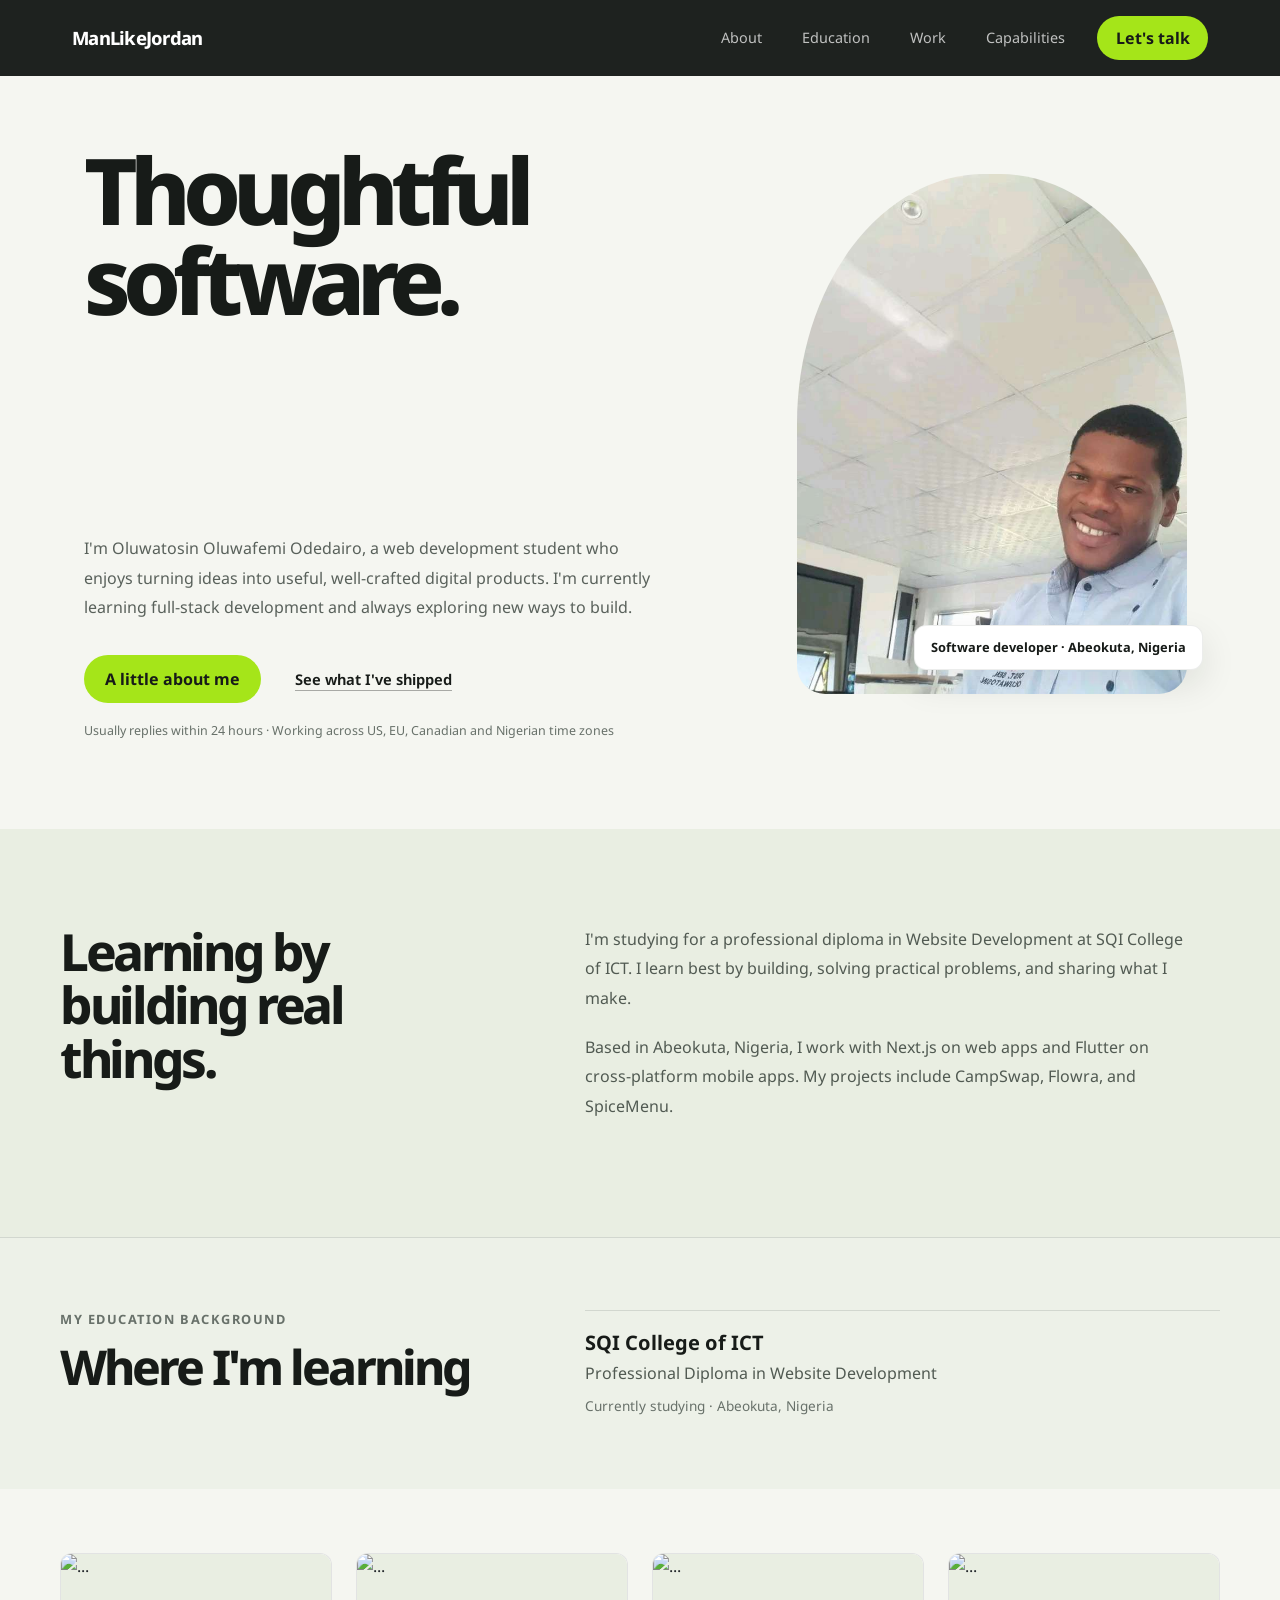
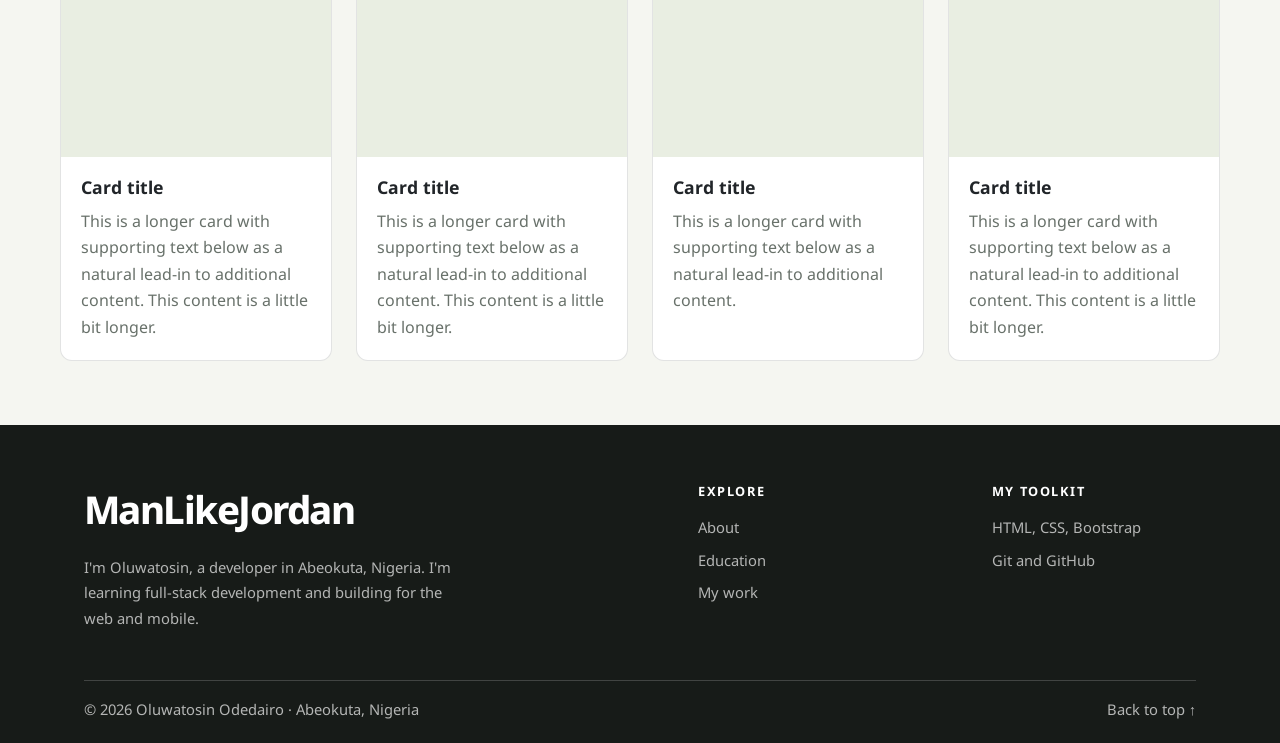
==== index.html @ 682a7399 "first commit" ====
<!DOCTYPE html>
<html lang="en">

<head>
    <meta charset="UTF-8">
    <meta name="viewport" content="width=device-width, initial-scale=1.0">
    <meta name="theme-color" content="#171b18">
    <title>Oluwatosin Odedairo | Software Developer</title>
    <link rel="shortcut icon" href="favicon.ico" type="image/x-icon">
    <link rel="preconnect" href="https://fonts.googleapis.com">
    <link rel="preconnect" href="https://fonts.gstatic.com" crossorigin>
    <link href="https://fonts.googleapis.com/css2?family=Noto+Sans:wght@400;500;600;700;800&display=swap"
        rel="stylesheet">
    <link rel="stylesheet" href="https://cdn.jsdelivr.net/npm/bootstrap@5.3.9/dist/css/bootstrap.min.css">
    <link rel="stylesheet" href="style.css">
</head>

<body>
    <header class="site-header">
        <nav class="navbar navbar-expand-lg navbar-dark fixed-top" aria-label="Main navigation">
            <div class="container">
                <a class="navbar-brand" href="#top">ManLikeJordan</a>

                <button class="navbar-toggler" type="button" data-bs-toggle="collapse" data-bs-target="#mainNavbar"
                    aria-controls="mainNavbar" aria-expanded="false" aria-label="Toggle navigation">
                    <span class="navbar-toggler-icon"></span>
                </button>

                <div class="collapse navbar-collapse" id="mainNavbar">
                    <ul class="navbar-nav ms-lg-auto align-items-lg-center gap-lg-4">
                        <li class="nav-item"><a class="nav-link" href="#about">About</a></li>
                        <li class="nav-item"><a class="nav-link" href="#education">Education</a></li>
                        <li class="nav-item"><a class="nav-link" href="#work">Work</a></li>
                        <li class="nav-item"><a class="nav-link" href="#skills">Capabilities</a></li>
                        <li class="nav-item"><a class="talk-btn" href="#about">Let's talk</a></li>
                    </ul>
                </div>
            </div>
        </nav>
    </header>

    <main id="top">
        <section class="hero container" aria-labelledby="hero-title">
            <div class="hero-copy">

                <h1 id="hero-title" aria-label="Thoughtful software. Built to ship.">
                    Thoughtful software.
                    <span class="headline-rotator" aria-hidden="true">
                        <span>Built to ship.</span>
                        <span>Ideas into products.</span>
                        <span>Real products, shipped.</span>
                        <span>Your idea, live.</span>
                    </span>
                </h1>
                <p class="hero-description">
                    I'm Oluwatosin Oluwafemi Odedairo, a web development student who enjoys turning ideas into useful,
                    well-crafted digital products. I'm currently learning full-stack development and always exploring
                    new ways to build.
                </p>
                <div class="hero-actions">
                    <a class="primary-link" href="#about">A little about me</a>
                    <a class="secondary-link" href="#work">See what I've shipped</span></a>
                </div>
                <p class="response-note">Usually replies within 24 hours · Working across US, EU, Canadian and Nigerian
                    time zones</p>
            </div>

            <figure class="hero-visual">
                <img src="assets/images/Snapchat-878727633.jpg" alt="Portrait of Oluwatosin Odedairo">
                <figcaption>Software developer · Abeokuta, Nigeria</figcaption>

            </figure>
        </section>

        <section class="about-section" id="about" aria-labelledby="about-title">
            <div class="section-inner about-grid">
                <div>
                    <h2 id="about-title">Learning by building real things.</h2>
                </div>
                <div class="about-copy">
                    <p>
                        I'm studying for a professional diploma in Website Development at SQI College of ICT. I learn
                        best by building, solving practical problems, and sharing what I make.
                    </p>
                    <p>
                        Based in Abeokuta, Nigeria, I work with Next.js on web apps and Flutter on cross-platform
                        mobile apps. My projects include CampSwap, Flowra, and SpiceMenu.
                    </p>
                </div>
            </div>
        </section>

        <section class="education-section" id="education" aria-labelledby="education-title">
            <div class="education-inner">
                <div>
                    <p class="education-label">My Education Background</p>
                    <h2 id="education-title">Where I'm learning</h2>
                </div>
                <div class="education-entry">
                    <h3>SQI College of ICT</h3>
                    <p>Professional Diploma in Website Development</p>
                    <span>Currently studying · Abeokuta, Nigeria</span>
                </div>
            </div>
        </section>

      
        <section class="my-work" id="work">

            <div class="row row-cols-1 row-cols-sm-2 row-cols-lg-4 g-4">
                <div class="col">
                    <div class="card">
                        <img src="..." class="card-img-top" alt="...">
                        <div class="card-body">
                            <h4 class="card-title">Card title</h4>
                            <p class="card-text">This is a longer card with supporting text below as a natural lead-in
                                to additional content. This content is a little bit longer.</p>
                        </div>
                    </div>
                </div>
                <div class="col">
                    <div class="card">
                        <img src="..." class="card-img-top" alt="...">
                        <div class="card-body">
                            <h4 class="card-title">Card title</h4>
                            <p class="card-text">This is a longer card with supporting text below as a natural lead-in
                                to additional content. This content is a little bit longer.</p>
                            </div>
                        </div>
                </div>
                <div class="col">
                    <div class="card">
                        <img src="..." class="card-img-top" alt="...">
                        <div class="card-body">
                            <h4 class="card-title">Card title</h4>
                            <p class="card-text">This is a longer card with supporting text below as a natural lead-in
                                to additional content.</p>
                        </div>
                    </div>
                </div>
                <div class="col">
                    <div class="card">
                        <img src="..." class="card-img-top" alt="...">
                        <div class="card-body">
                            <h4 class="card-title">Card title</h4>
                            <p class="card-text">This is a longer card with supporting text below as a natural lead-in
                                to additional content. This content is a little bit longer.</p>
                            </div>
                        </div>
                    </div>
                </div>
            </section>
                
       
            </main>

            <footer class="site-footer">
                <div class="footer-inner">
                    <div class="footer-main">
                        <div class="footer-intro">
                            <a class="footer-brand" href="#top">ManLikeJordan</a>
                            <p>
                                I'm Oluwatosin, a developer in Abeokuta, Nigeria. I'm learning full-stack development
                                and building for the web and mobile.
                            </p>
                        </div>

                        <nav class="footer-column" aria-label="Footer navigation">
                            <h2>Explore</h2>
                            <a href="#about">About</a>
                            <a href="#education">Education</a>
                            <a href="#work">My work</a>
                        </nav>

                        <div class="footer-column">
                            <h2>My toolkit</h2>
                            <p>HTML, CSS, Bootstrap</p>
                            <p>Git and GitHub</p>
                          
                        </div>
                    </div>

                    <div class="footer-bottom">
                        <p>© 2026 Oluwatosin Odedairo · Abeokuta, Nigeria</p>
                        <a href="#top">Back to top ↑</a>
                    </div>
                </div>
            </footer>

            <script src="https://cdn.jsdelivr.net/npm/bootstrap@5.3.9/dist/js/bootstrap.bundle.min.js"></script>
        </body>
        
        </html>
---- style.css ----
:root {
    color-scheme: light;
    --ink: #171b18;
    --muted: #68716a;
    --paper: #f5f6f1;
    --accent: #a5e519;
    --line: rgba(23, 27, 24, 0.12);
}

* {
    box-sizing: border-box;
}

html {
    scroll-behavior: smooth;
    scroll-padding-top: 6rem;
}

body {
    margin: 0;
    background: var(--paper);
    color: var(--ink);
    font-family: "Noto Sans", sans-serif;
}

a {
    color: inherit;
}

.site-header .navbar {
    min-height: 76px;
    background: rgba(23, 27, 24, 0.97) !important;
    backdrop-filter: blur(12px);
}

.site-header .container {
    max-width: 1160px;
}

.navbar-brand {
    font-size: 1.15rem;
    font-weight: 750;
    letter-spacing: -0.04em;
}

.navbar-nav .nav-link {
    color: rgba(255, 255, 255, 0.72);
    font-size: 0.9rem;
    transition: color 180ms ease;
}

.navbar-nav .nav-link:hover,
.navbar-nav .nav-link:focus {
    color: var(--accent);
}

.talk-btn,
.primary-link {
    display: inline-flex;
    align-items: center;
    justify-content: center;
    border: 0;
    border-radius: 999px;
    background: var(--accent);
    color: var(--ink);
    font-weight: 700;
    text-decoration: none;
    transition: transform 180ms ease, background-color 180ms ease;
}

.talk-btn {
    padding: 0.65rem 1.15rem;
}

.talk-btn:hover,
.primary-link:hover {
    transform: translateY(-2px);
    background: #d7ff8b;
    color: var(--ink);
}

.hero {
    display: grid;
    grid-template-columns: minmax(0, 1.2fr) minmax(280px, 0.8fr);
    align-items: center;
    gap: clamp(2.5rem, 7vw, 6rem);
    max-width: 1160px;
    min-height: 690px;
    padding: 9rem 1.5rem 5.5rem;
}

.hero-copy {
    max-width: 690px;
}

.eyebrow,
.section-label {
    display: flex;
    align-items: center;
    gap: 0.65rem;
    margin: 0 0 1.4rem;
    color: var(--muted);
    font-size: 0.75rem;
    font-weight: 750;
    letter-spacing: 0.15em;
    text-transform: uppercase;
}

.status-dot {
    width: 9px;
    height: 9px;
    border-radius: 50%;
    background: #7dbb35;
    box-shadow: 0 0 0 4px rgba(125, 187, 53, 0.14);
}

.hero h1 {
    max-width: 720px;
    margin: 0;
    font-size: clamp(3.2rem, 7.2vw, 6.5rem);
    font-weight: 800;
    letter-spacing: -0.085em;
    line-height: 0.98;
}

.hero h1 > span {
    color: #788f4c;
}

.headline-rotator {
    display: grid;
}

.headline-rotator span {
    grid-area: 1 / 1;
    opacity: 0;
    animation: headline-cycle 8s ease-in-out infinite;
}

.headline-rotator span:nth-child(2) {
    animation-delay: 2s;
}

.headline-rotator span:nth-child(3) {
    animation-delay: 4s;
}

.headline-rotator span:nth-child(4) {
    animation-delay: 6s;
}

@keyframes headline-cycle {
    0%,
    20% {
        opacity: 1;
    }

    25%,
    100% {
        opacity: 0;
    }
}

.hero-description {
    max-width: 570px;
    margin: 1.8rem 0 0;
    color: #59615b;
    font-size: 1rem;
    line-height: 1.85;
}

.hero-actions {
    display: flex;
    flex-wrap: wrap;
    align-items: center;
    gap: 0.85rem;
    margin-top: 2rem;
}

.primary-link,
.secondary-link {
    min-height: 48px;
    padding: 0.75rem 1.3rem;
}

.secondary-link {
    display: inline-flex;
    align-items: center;
    color: var(--ink);
    font-size: 0.92rem;
    font-weight: 650;
    text-decoration-color: rgba(23, 27, 24, 0.35);
    text-underline-offset: 5px;
}

.response-note {
    margin: 1.2rem 0 0;
    color: var(--muted);
    font-size: 0.78rem;
}

.hero-visual {
    position: relative;
    justify-self: center;
    width: min(100%, 390px);
   
}



.hero-visual img {
    position: relative;
    width: 100%;
    height: 100%;
    border-radius: 48% 48% 28px 28px;
    object-fit: cover;
    object-position: center;
    background: #dfe5d6;
}

.hero-visual figcaption {
    position: absolute;
    right: -1rem;
    bottom: 1.5rem;
    padding: 0.75rem 1rem;
    border: 1px solid rgba(23, 27, 24, 0.08);
    border-radius: 12px;
    background: #fff;
    box-shadow: 0 14px 35px rgba(23, 27, 24, 0.1);
    font-size: 0.8rem;
    font-weight: 700;
}

.about-section {
    padding: 6rem 1.5rem;
    background: #e9eee2;
}

.section-inner {
    max-width: 1160px;
    margin: 0 auto;
}

.about-grid {
    display: grid;
    grid-template-columns: 0.8fr 1.2fr;
    gap: clamp(2rem, 8vw, 8rem);
}

.about-section h2 {
    max-width: 440px;
    margin: 0;
    font-size: clamp(2.2rem, 4vw, 3.8rem);
    font-weight: 750;
    letter-spacing: -0.065em;
    line-height: 1.05;
}

.about-copy {
    max-width: 610px;
}

.about-copy > p {
    margin: 0 0 1.2rem;
    color: #515a52;
    font-size: 1rem;
    line-height: 1.85;
}

.about-copy .section-label {
    margin-bottom: 1rem;
}

.stats-section {
    max-width: 1160px;
    margin: 0 auto;
    padding: 4.5rem 1.5rem;
}

.stats-grid {
    display: grid;
    grid-template-columns: repeat(3, 1fr);
    border-top: 1px solid var(--line);
}

.stat {
    padding: 2rem 1.5rem 0 0;
}

.stat + .stat {
    padding-left: 1.5rem;
    border-left: 1px solid var(--line);
}

.stat strong {
    display: block;
    margin-bottom: 0.55rem;
    font-size: clamp(2rem, 4vw, 3rem);
    font-weight: 750;
    letter-spacing: -0.07em;
}

.stat span {
    color: var(--muted);
    font-size: 0.9rem;
}

.my-work {
    width: min(100% - 3rem, 1160px);
    margin: 0 auto;
    padding: 4rem 0;
}

.my-work .col {
    display: flex;
}

.my-work .card {
    width: 100%;
    height: 100%;
    overflow: hidden;
    border: 1px solid var(--line);
    border-radius: 0.75rem;
    background: #fff;
    transition: transform 180ms ease, box-shadow 180ms ease;
}

.my-work .card:hover {
    transform: translateY(-3px);
    box-shadow: 0 12px 28px rgba(23, 27, 24, 0.1);
}

.my-work .card-img-top {
    display: block;
    width: 100%;
    aspect-ratio: 4 / 3;
    object-fit: cover;
    background: #e9eee2;
}

.my-work .card-body {
    padding: 1.25rem;
}

.my-work .card-title {
    margin-bottom: 0.65rem;
    font-size: 1.1rem;
    font-weight: 700;
}

.my-work .card-text {
    margin-bottom: 0;
    color: var(--muted);
    line-height: 1.65;
}

.education-section {
    padding: 4.5rem 1.5rem;
    border-top: 1px solid var(--line);
    background: #edf1e8;
}

.education-inner {
    display: grid;
    grid-template-columns: 0.8fr 1.2fr;
    gap: clamp(2rem, 8vw, 8rem);
    max-width: 1160px;
    margin: 0 auto;
}

.education-label {
    margin: 0 0 0.8rem;
    color: var(--muted);
    font-size: 0.8rem;
    font-weight: 700;
    letter-spacing: 0.12em;
    text-transform: uppercase;
}

.education-inner h2 {
    margin: 0;
    font-size: clamp(2rem, 4vw, 3rem);
    font-weight: 750;
    letter-spacing: -0.06em;
    line-height: 1.05;
}

.education-entry {
    padding-top: 0.3rem;
    border-top: 1px solid var(--line);
}

.education-entry h3 {
    margin: 1rem 0 0.35rem;
    font-size: 1.25rem;
    font-weight: 700;
}

.education-entry p {
    margin: 0 0 0.5rem;
    color: #515a52;
}

.education-entry span {
    color: var(--muted);
    font-size: 0.85rem;
}

.site-footer {
    background: var(--ink);
    color: #fff;
}

.footer-inner {
    max-width: 1160px;
    margin: 0 auto;
    padding: 3.5rem 1.5rem 1.4rem;
}

.footer-main {
    display: grid;
    grid-template-columns: minmax(0, 1.8fr) repeat(2, minmax(130px, 0.7fr));
    gap: clamp(2rem, 7vw, 6rem);
}

.footer-intro {
    max-width: 420px;
}

.footer-brand {
    display: inline-block;
    margin-bottom: 1rem;
    color: #fff;
    font-size: clamp(1.7rem, 3vw, 2.4rem);
    font-weight: 750;
    letter-spacing: -0.04em;
    text-decoration: none;
}

.footer-intro p,
.footer-column p,
.footer-column a,
.footer-bottom p,
.footer-bottom a {
    color: rgba(255, 255, 255, 0.68);
    font-size: 0.92rem;
}

.footer-intro p {
    max-width: 370px;
    margin: 0;
    line-height: 1.75;
}

.footer-column {
    display: flex;
    flex-direction: column;
    align-items: flex-start;
    gap: 0.65rem;
}

.footer-column h2 {
    margin: 0.2rem 0 0.4rem;
    color: #fff;
    font-size: 0.8rem;
    font-weight: 700;
    letter-spacing: 0.12em;
    text-transform: uppercase;
}

.footer-column p {
    margin: 0;
}

.footer-column a,
.footer-bottom a {
    text-decoration: none;
}

.footer-column a:hover,
.footer-bottom a:hover {
    color: var(--accent);
}

.footer-bottom {
    display: flex;
    justify-content: space-between;
    gap: 1rem;
    margin-top: 3rem;
    padding-top: 1.1rem;
    border-top: 1px solid rgba(255, 255, 255, 0.18);
}

.footer-bottom p {
    margin: 0;
}

@media (max-width: 767.98px) {
    .site-header .navbar {
        min-height: 68px;
    }

    .hero {
        grid-template-columns: 1fr;
        gap: 3rem;
        min-height: auto;
        padding: 8rem 1.25rem 4.5rem;
    }

    .hero h1 {
        font-size: clamp(3rem, 13vw, 5rem);
    }

    .hero-description {
        font-size: 0.95rem;
    }

    .hero-visual {
        width: min(78%, 330px);
        justify-self: center;
    }

    .about-section {
        padding: 4rem 1.25rem;
    }

    .about-grid {
        grid-template-columns: 1fr;
        gap: 2rem;
    }

    .stats-section {
        padding: 3.5rem 1.25rem;
    }

    .education-inner {
        grid-template-columns: 1fr;
        gap: 1.5rem;
    }

    .education-section {
        padding: 3.5rem 1.25rem;
    }

    .footer-inner {
        padding: 3rem 1.25rem 1.25rem;
    }

    .footer-main {
        grid-template-columns: repeat(2, minmax(0, 1fr));
        gap: 2rem;
    }

    .footer-intro {
        grid-column: 1 / -1;
    }

    .footer-bottom {
        flex-direction: column;
        margin-top: 2rem;
    }
}

@media (max-width: 991.98px) {
    .navbar-collapse {
        padding: 0.5rem 0 1rem;
    }

    .navbar-nav .talk-btn {
        margin-top: 0.5rem;
    }
}

@media (max-width: 480px) {
    .hero-actions {
        align-items: flex-start;
        flex-direction: column;
    }

    .hero-visual {
        width: 82%;
    }

    .stats-grid {
        grid-template-columns: 1fr;
    }

    .stat,
    .stat + .stat {
        padding: 1.4rem 0;
        border-left: 0;
        border-bottom: 1px solid var(--line);
    }

    .stat:first-child {
        padding-top: 1.8rem;
    }
}

@media (prefers-reduced-motion: reduce) {
    html {
        scroll-behavior: auto;
    }

    .headline-rotator span {
        animation: none;
        opacity: 0;
    }

    .headline-rotator span:first-child {
        opacity: 1;
    }

    *,
    *::before,
    *::after {
        transition-duration: 0.01ms !important;
    }
}
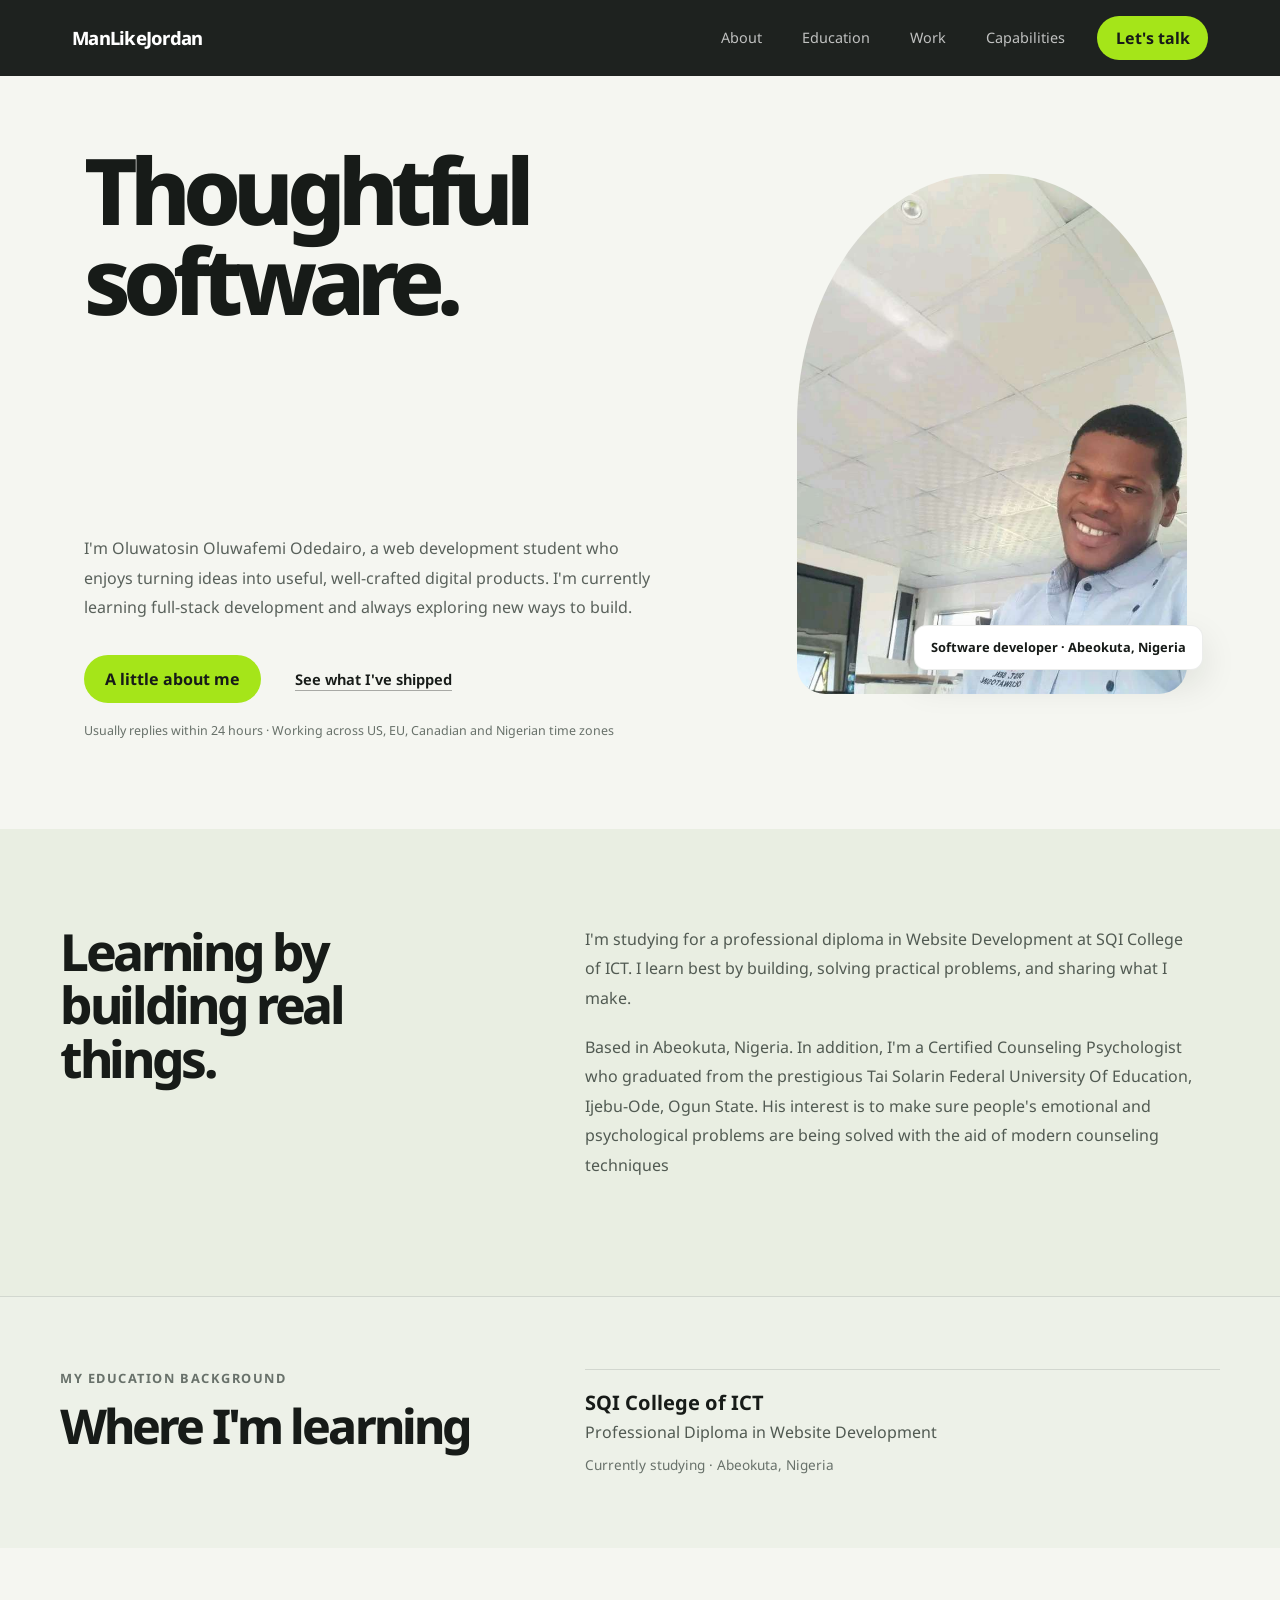
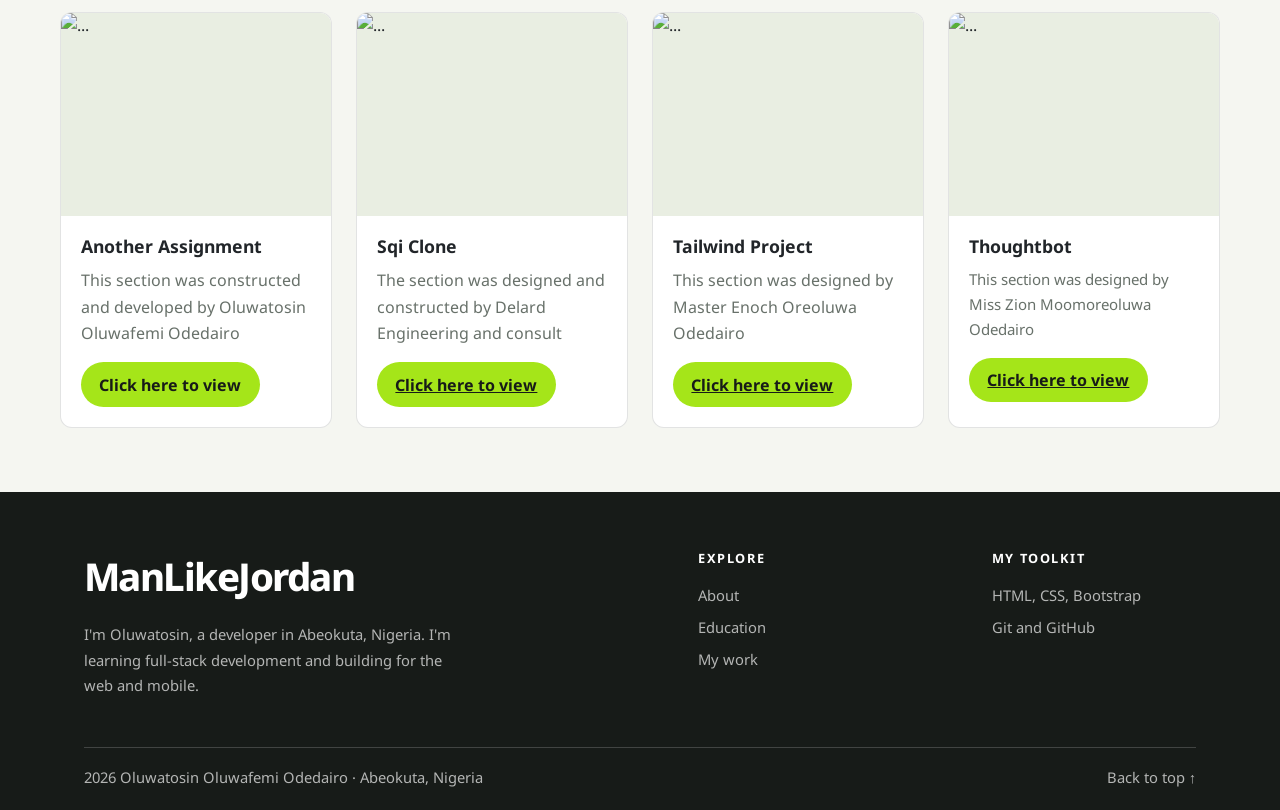
==== commit 3c6e2fb7: "secondcommit" ====
--- a/index.html
+++ b/index.html
@@ -32,7 +32,7 @@
                         <li class="nav-item"><a class="nav-link" href="#education">Education</a></li>
                         <li class="nav-item"><a class="nav-link" href="#work">Work</a></li>
                         <li class="nav-item"><a class="nav-link" href="#skills">Capabilities</a></li>
-                        <li class="nav-item"><a class="talk-btn" href="#about">Let's talk</a></li>
+                        <li class="nav-item"><a class="talk-btn" href="lets-talk.html">Let's talk</a></li>
                     </ul>
                 </div>
             </div>
@@ -83,8 +83,11 @@
                         best by building, solving practical problems, and sharing what I make.
                     </p>
                     <p>
-                        Based in Abeokuta, Nigeria, I work with Next.js on web apps and Flutter on cross-platform
-                        mobile apps. My projects include CampSwap, Flowra, and SpiceMenu.
+                        Based in Abeokuta, Nigeria. In addition, I'm a Certified Counseling Psychologist who graduated
+                        from the prestigious Tai Solarin Federal University Of Education, Ijebu-Ode, Ogun State. His
+                        interest
+                        is to make sure people's emotional and psychological problems are being solved with the aid of
+                        modern counseling techniques
                     </p>
                 </div>
             </div>
@@ -104,7 +107,7 @@
             </div>
         </section>
 
-      
+
         <section class="my-work" id="work">
 
             <div class="row row-cols-1 row-cols-sm-2 row-cols-lg-4 g-4">
@@ -112,9 +115,9 @@
                     <div class="card">
                         <img src="..." class="card-img-top" alt="...">
                         <div class="card-body">
-                            <h4 class="card-title">Card title</h4>
-                            <p class="card-text">This is a longer card with supporting text below as a natural lead-in
-                                to additional content. This content is a little bit longer.</p>
+                            <h4 class="card-title">Another Assignment</h4>
+                            <p class="card-text">This section was constructed and developed by Oluwatosin Oluwafemi Odedairo </p>
+                            <button class="talk-btn mt-3"><a target="_blank">Click here to view</a></button>
                         </div>
                     </div>
                 </div>
@@ -122,19 +125,9 @@
                     <div class="card">
                         <img src="..." class="card-img-top" alt="...">
                         <div class="card-body">
-                            <h4 class="card-title">Card title</h4>
-                            <p class="card-text">This is a longer card with supporting text below as a natural lead-in
-                                to additional content. This content is a little bit longer.</p>
-                            </div>
-                        </div>
-                </div>
-                <div class="col">
-                    <div class="card">
-                        <img src="..." class="card-img-top" alt="...">
-                        <div class="card-body">
-                            <h4 class="card-title">Card title</h4>
-                            <p class="card-text">This is a longer card with supporting text below as a natural lead-in
-                                to additional content.</p>
+                            <h4 class="card-title">Sqi Clone</h4>
+                            <p class="card-text">The section was designed and constructed by Delard Engineering and consult</p>
+                            <button class="talk-btn mt-3"><a target="_blank" href="sqi.html">Click here to view</a></button>
                         </div>
                     </div>
                 </div>
@@ -142,52 +135,64 @@
                     <div class="card">
                         <img src="..." class="card-img-top" alt="...">
                         <div class="card-body">
-                            <h4 class="card-title">Card title</h4>
-                            <p class="card-text">This is a longer card with supporting text below as a natural lead-in
-                                to additional content. This content is a little bit longer.</p>
-                            </div>
+                            <h4 class="card-title">Tailwind Project</h4>
+                            <p class="card-text">This section was designed by Master Enoch Oreoluwa Odedairo</p>
+                            <button class="talk-btn mt-3"><a target="_blank" href="tailwind.html">Click here to view</a></button>
                         </div>
                     </div>
                 </div>
-            </section>
-                
-       
-            </main>
-
-            <footer class="site-footer">
-                <div class="footer-inner">
-                    <div class="footer-main">
-                        <div class="footer-intro">
-                            <a class="footer-brand" href="#top">ManLikeJordan</a>
-                            <p>
-                                I'm Oluwatosin, a developer in Abeokuta, Nigeria. I'm learning full-stack development
-                                and building for the web and mobile.
-                            </p>
-                        </div>
-
-                        <nav class="footer-column" aria-label="Footer navigation">
-                            <h2>Explore</h2>
-                            <a href="#about">About</a>
-                            <a href="#education">Education</a>
-                            <a href="#work">My work</a>
-                        </nav>
-
-                        <div class="footer-column">
-                            <h2>My toolkit</h2>
-                            <p>HTML, CSS, Bootstrap</p>
-                            <p>Git and GitHub</p>
-                          
+                <div class="col">
+                    <div class="card">
+                        <img src="..." class="card-img-top" alt="...">
+                        <div class="card-body">
+                            <h4 class="card-title">Thoughtbot</h4>
+                            <p class="card-text" style=" font-size: 15px;">This section was designed by Miss Zion
+                                Moomoreoluwa Odedairo</p>
+                            <button class="talk-btn mt-3"><a target="_blank" href="firstcard.html">Click here to
+                                    view</a></button>
                         </div>
                     </div>
+                </div>
+            </div>
+        </section>
 
-                    <div class="footer-bottom">
-                        <p>© 2026 Oluwatosin Odedairo · Abeokuta, Nigeria</p>
-                        <a href="#top">Back to top ↑</a>
-                    </div>
+
+    </main>
+
+    <footer class="site-footer">
+        <div class="footer-inner">
+            <div class="footer-main">
+                <div class="footer-intro">
+                    <a class="footer-brand" href="#top">ManLikeJordan</a>
+                    <p>
+                        I'm Oluwatosin, a developer in Abeokuta, Nigeria. I'm learning full-stack development
+                        and building for the web and mobile.
+                    </p>
                 </div>
-            </footer>
 
-            <script src="https://cdn.jsdelivr.net/npm/bootstrap@5.3.9/dist/js/bootstrap.bundle.min.js"></script>
-        </body>
-        
-        </html>+                <nav class="footer-column" aria-label="Footer navigation">
+                    <h2>Explore</h2>
+                    <a href="#about">About</a>
+                    <a href="#education">Education</a>
+                    <a href="#work">My work</a>
+                </nav>
+
+                <div class="footer-column">
+                    <h2>My toolkit</h2>
+                    <p>HTML, CSS, Bootstrap</p>
+                    <p>Git and GitHub</p>
+
+                </div>
+            </div>
+
+            <div class="footer-bottom">
+                <p>2026 Oluwatosin Oluwafemi Odedairo · Abeokuta, Nigeria</p>
+                <a href="#top">Back to top ↑</a>
+            </div>
+        </div>
+    </footer>
+
+    <script src="https://cdn.jsdelivr.net/npm/bootstrap@5.3.9/dist/js/bootstrap.bundle.min.js"></script>
+</body>
+
+</html>
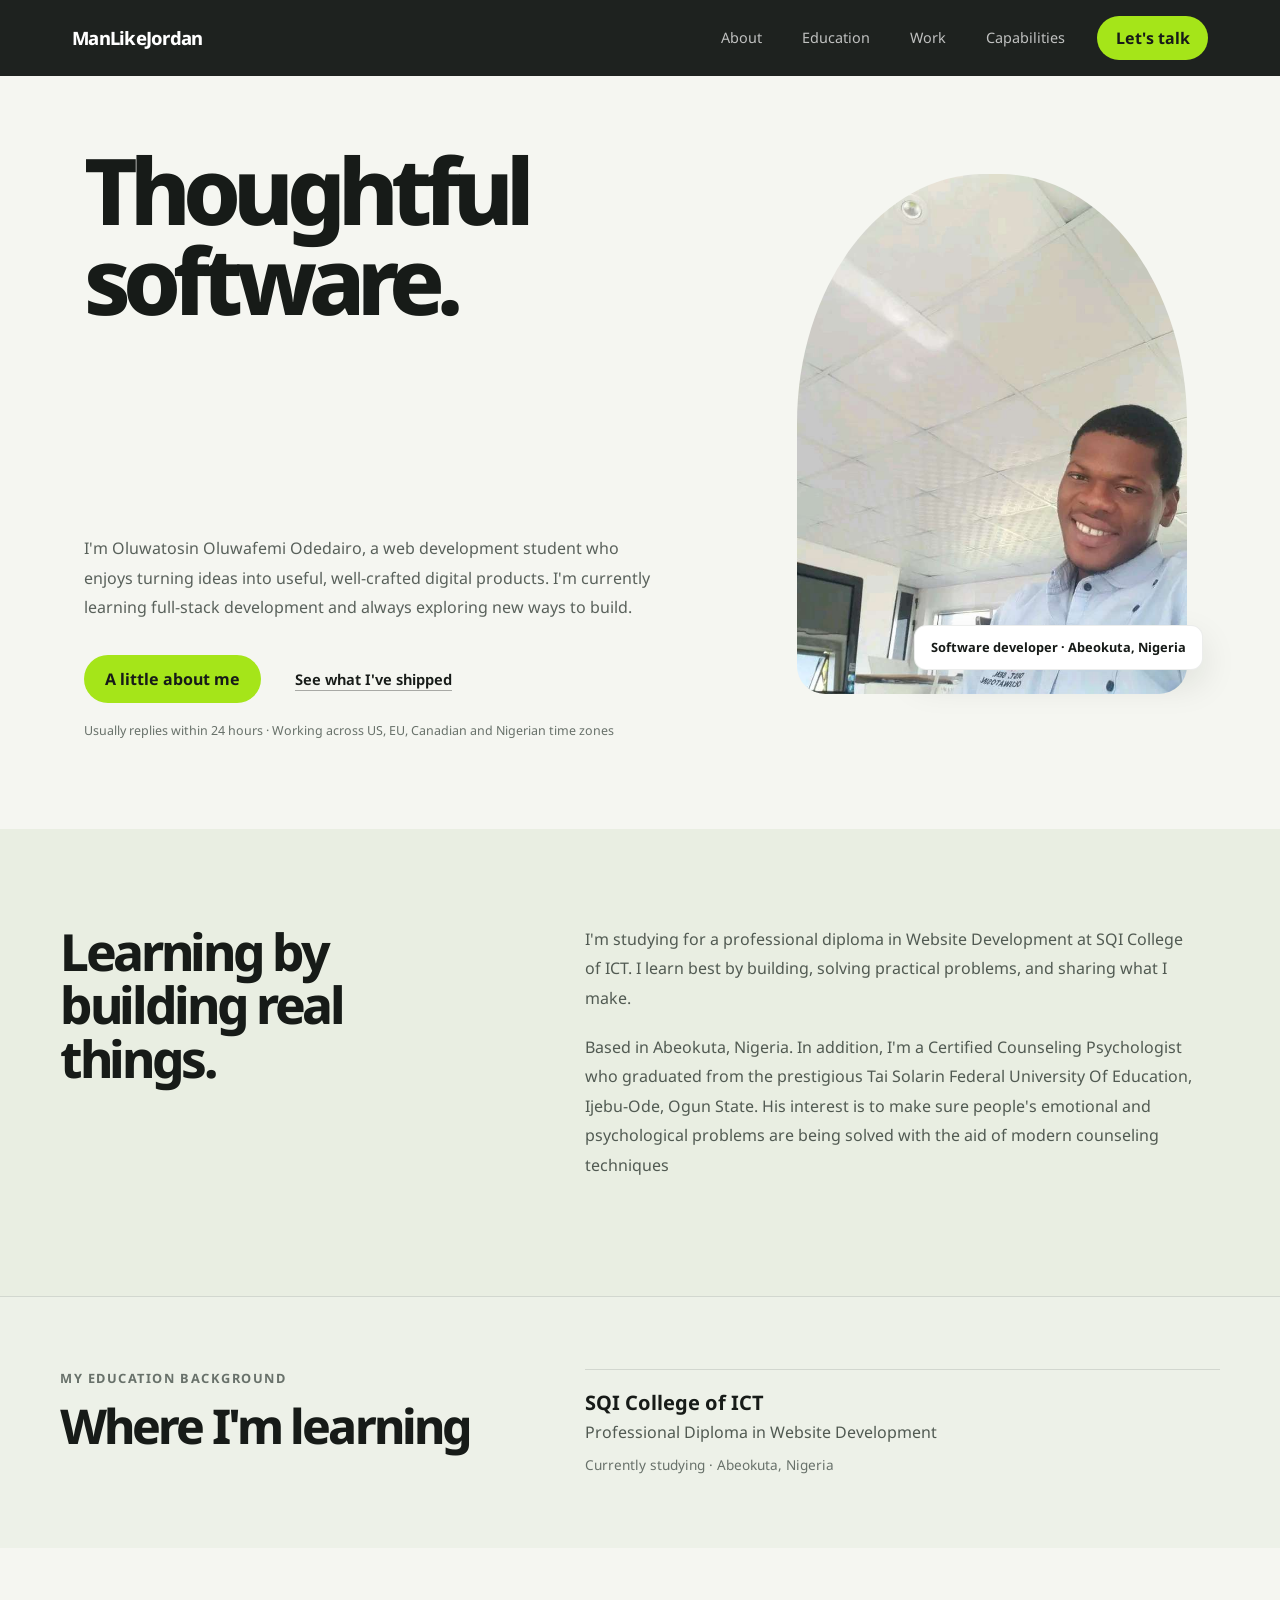
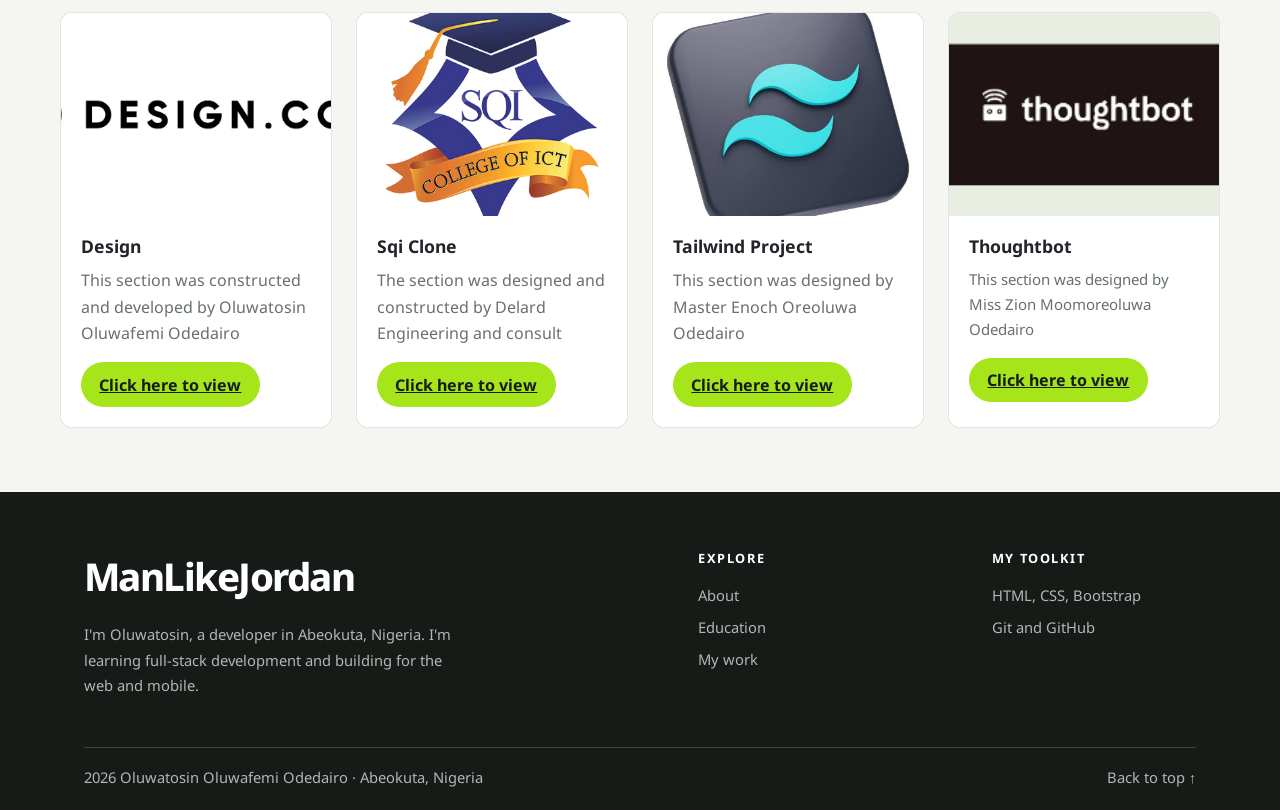
==== commit 46fe2e71: "third commit" ====
--- a/index.html
+++ b/index.html
@@ -113,17 +113,17 @@
             <div class="row row-cols-1 row-cols-sm-2 row-cols-lg-4 g-4">
                 <div class="col">
                     <div class="card">
-                        <img src="..." class="card-img-top" alt="...">
+                        <img src="assets/images/Design_com_Logo.jpg" class="card-img-top" alt="...">
                         <div class="card-body">
-                            <h4 class="card-title">Another Assignment</h4>
+                            <h4 class="card-title">Design</h4>
                             <p class="card-text">This section was constructed and developed by Oluwatosin Oluwafemi Odedairo </p>
-                            <button class="talk-btn mt-3"><a target="_blank">Click here to view</a></button>
+                            <button class="talk-btn mt-3"><a target="_blank" href="design.html">Click here to view</a></button>
                         </div>
                     </div>
                 </div>
                 <div class="col">
                     <div class="card">
-                        <img src="..." class="card-img-top" alt="...">
+                        <img src="assets/images/sqi logo.jpg" class="card-img-top" alt="...">
                         <div class="card-body">
                             <h4 class="card-title">Sqi Clone</h4>
                             <p class="card-text">The section was designed and constructed by Delard Engineering and consult</p>
@@ -133,7 +133,7 @@
                 </div>
                 <div class="col">
                     <div class="card">
-                        <img src="..." class="card-img-top" alt="...">
+                        <img src="assets/tailwind logo.jpg" class="card-img-top" alt="...">
                         <div class="card-body">
                             <h4 class="card-title">Tailwind Project</h4>
                             <p class="card-text">This section was designed by Master Enoch Oreoluwa Odedairo</p>
@@ -143,7 +143,7 @@
                 </div>
                 <div class="col">
                     <div class="card">
-                        <img src="..." class="card-img-top" alt="...">
+                        <img src="assets/images/thoughtbot logo.png" class="card-img-top" alt="...">
                         <div class="card-body">
                             <h4 class="card-title">Thoughtbot</h4>
                             <p class="card-text" style=" font-size: 15px;">This section was designed by Miss Zion
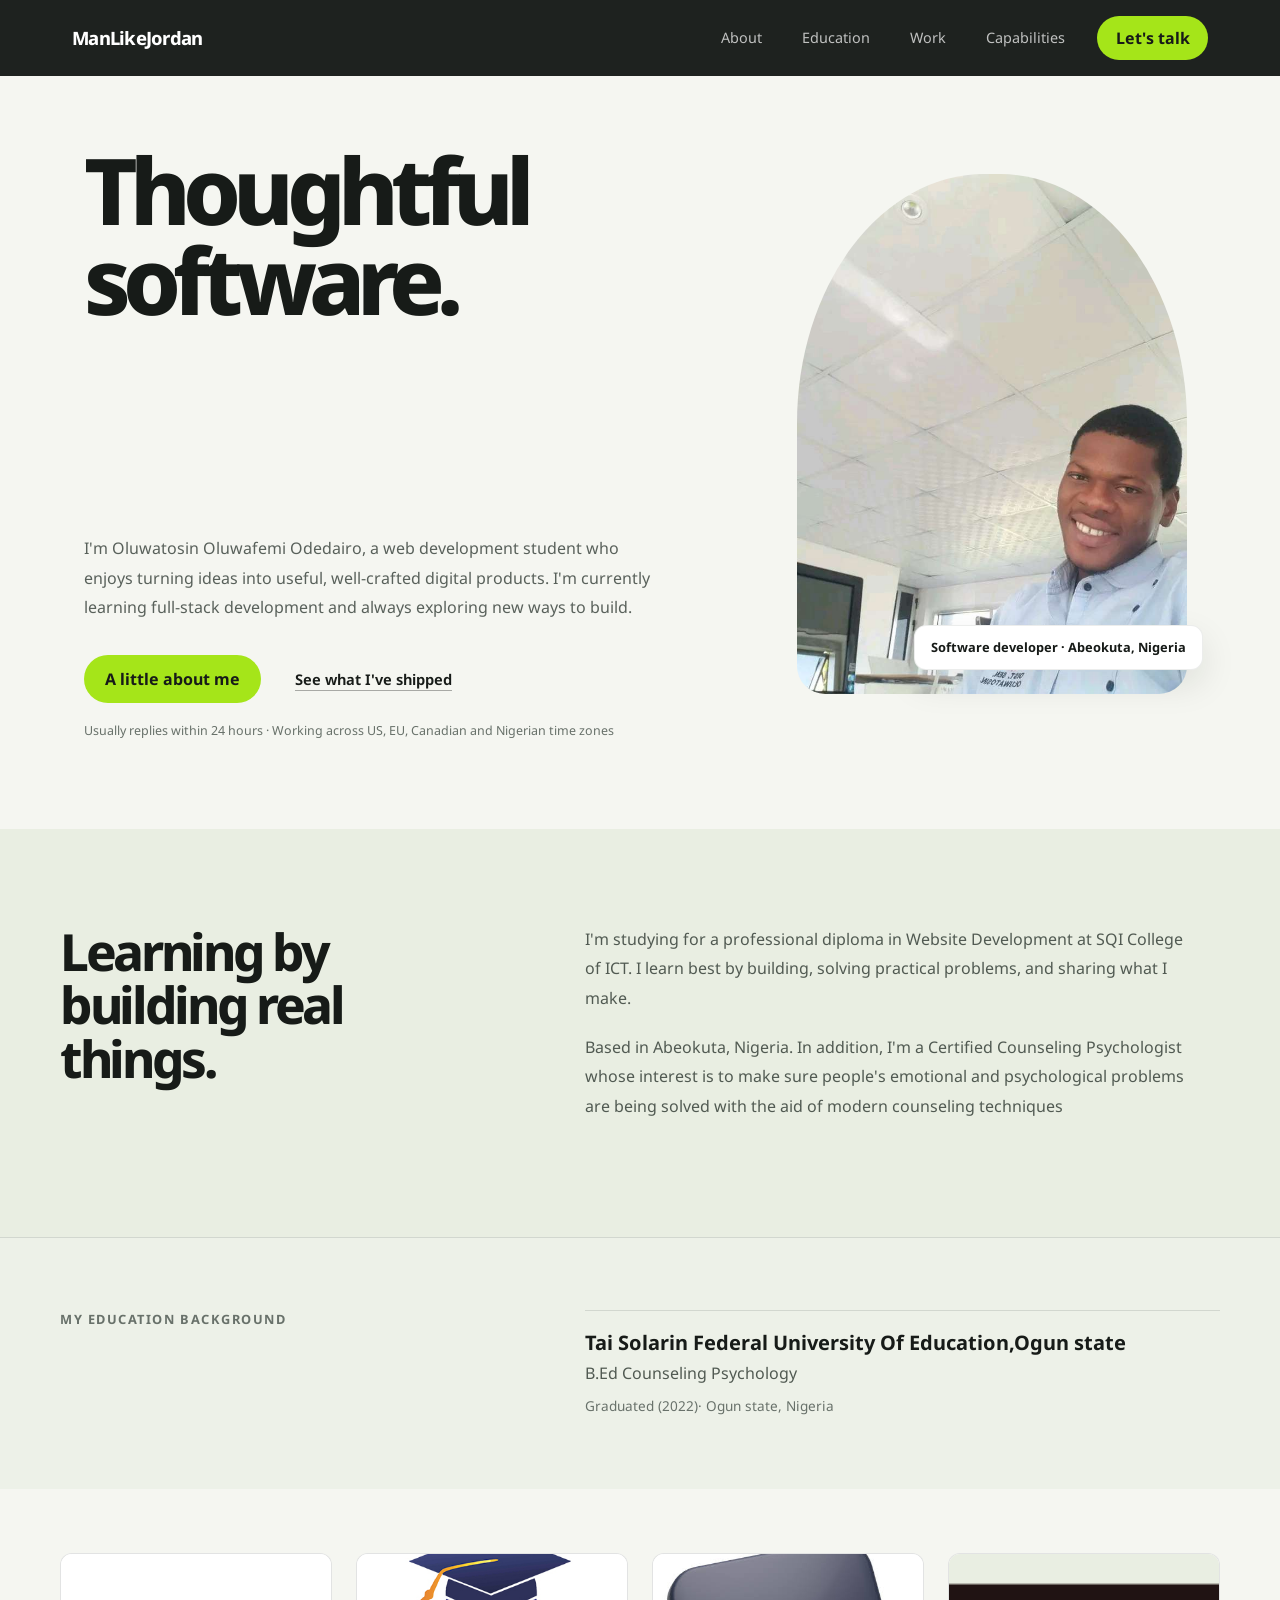
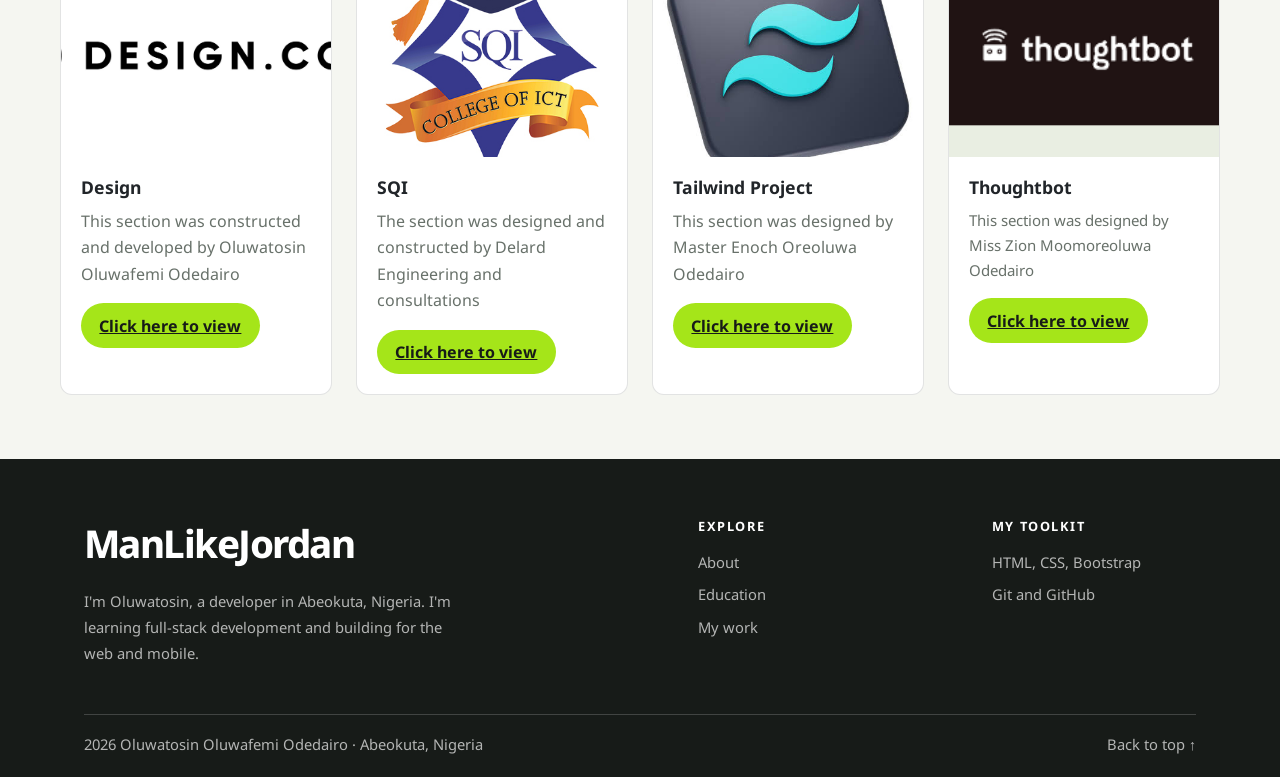
==== commit eba302bf: "fourth commit" ====
--- a/index.html
+++ b/index.html
@@ -83,8 +83,7 @@
                         best by building, solving practical problems, and sharing what I make.
                     </p>
                     <p>
-                        Based in Abeokuta, Nigeria. In addition, I'm a Certified Counseling Psychologist who graduated
-                        from the prestigious Tai Solarin Federal University Of Education, Ijebu-Ode, Ogun State. His
+                        Based in Abeokuta, Nigeria. In addition, I'm a Certified Counseling Psychologist whose
                         interest
                         is to make sure people's emotional and psychological problems are being solved with the aid of
                         modern counseling techniques
@@ -97,12 +96,12 @@
             <div class="education-inner">
                 <div>
                     <p class="education-label">My Education Background</p>
-                    <h2 id="education-title">Where I'm learning</h2>
+                    <h2 id="education-title"></h2>
                 </div>
                 <div class="education-entry">
-                    <h3>SQI College of ICT</h3>
-                    <p>Professional Diploma in Website Development</p>
-                    <span>Currently studying · Abeokuta, Nigeria</span>
+                    <h3>Tai Solarin Federal University Of Education,Ogun state</h3>
+                    <p>B.Ed Counseling Psychology</p>
+                    <span>Graduated (2022)· Ogun state, Nigeria</span>
                 </div>
             </div>
         </section>
@@ -116,8 +115,10 @@
                         <img src="assets/images/Design_com_Logo.jpg" class="card-img-top" alt="...">
                         <div class="card-body">
                             <h4 class="card-title">Design</h4>
-                            <p class="card-text">This section was constructed and developed by Oluwatosin Oluwafemi Odedairo </p>
-                            <button class="talk-btn mt-3"><a target="_blank" href="design.html">Click here to view</a></button>
+                            <p class="card-text">This section was constructed and developed by Oluwatosin Oluwafemi
+                                Odedairo </p>
+                            <button class="talk-btn mt-3"><a target="_blank" href="design.html">Click here to
+                                    view</a></button>
                         </div>
                     </div>
                 </div>
@@ -125,9 +126,11 @@
                     <div class="card">
                         <img src="assets/images/sqi logo.jpg" class="card-img-top" alt="...">
                         <div class="card-body">
-                            <h4 class="card-title">Sqi Clone</h4>
-                            <p class="card-text">The section was designed and constructed by Delard Engineering and consult</p>
-                            <button class="talk-btn mt-3"><a target="_blank" href="sqi.html">Click here to view</a></button>
+                            <h4 class="card-title">SQI</h4>
+                            <p class="card-text">The section was designed and constructed by Delard Engineering and
+                                consultations</p>
+                            <button class="talk-btn mt-3"><a target="_blank" href="sqi.html">Click here to
+                                    view</a></button>
                         </div>
                     </div>
                 </div>
@@ -137,7 +140,8 @@
                         <div class="card-body">
                             <h4 class="card-title">Tailwind Project</h4>
                             <p class="card-text">This section was designed by Master Enoch Oreoluwa Odedairo</p>
-                            <button class="talk-btn mt-3"><a target="_blank" href="tailwind.html">Click here to view</a></button>
+                            <button class="talk-btn mt-3"><a target="_blank" href="tailwind.html">Click here to
+                                    view</a></button>
                         </div>
                     </div>
                 </div>
